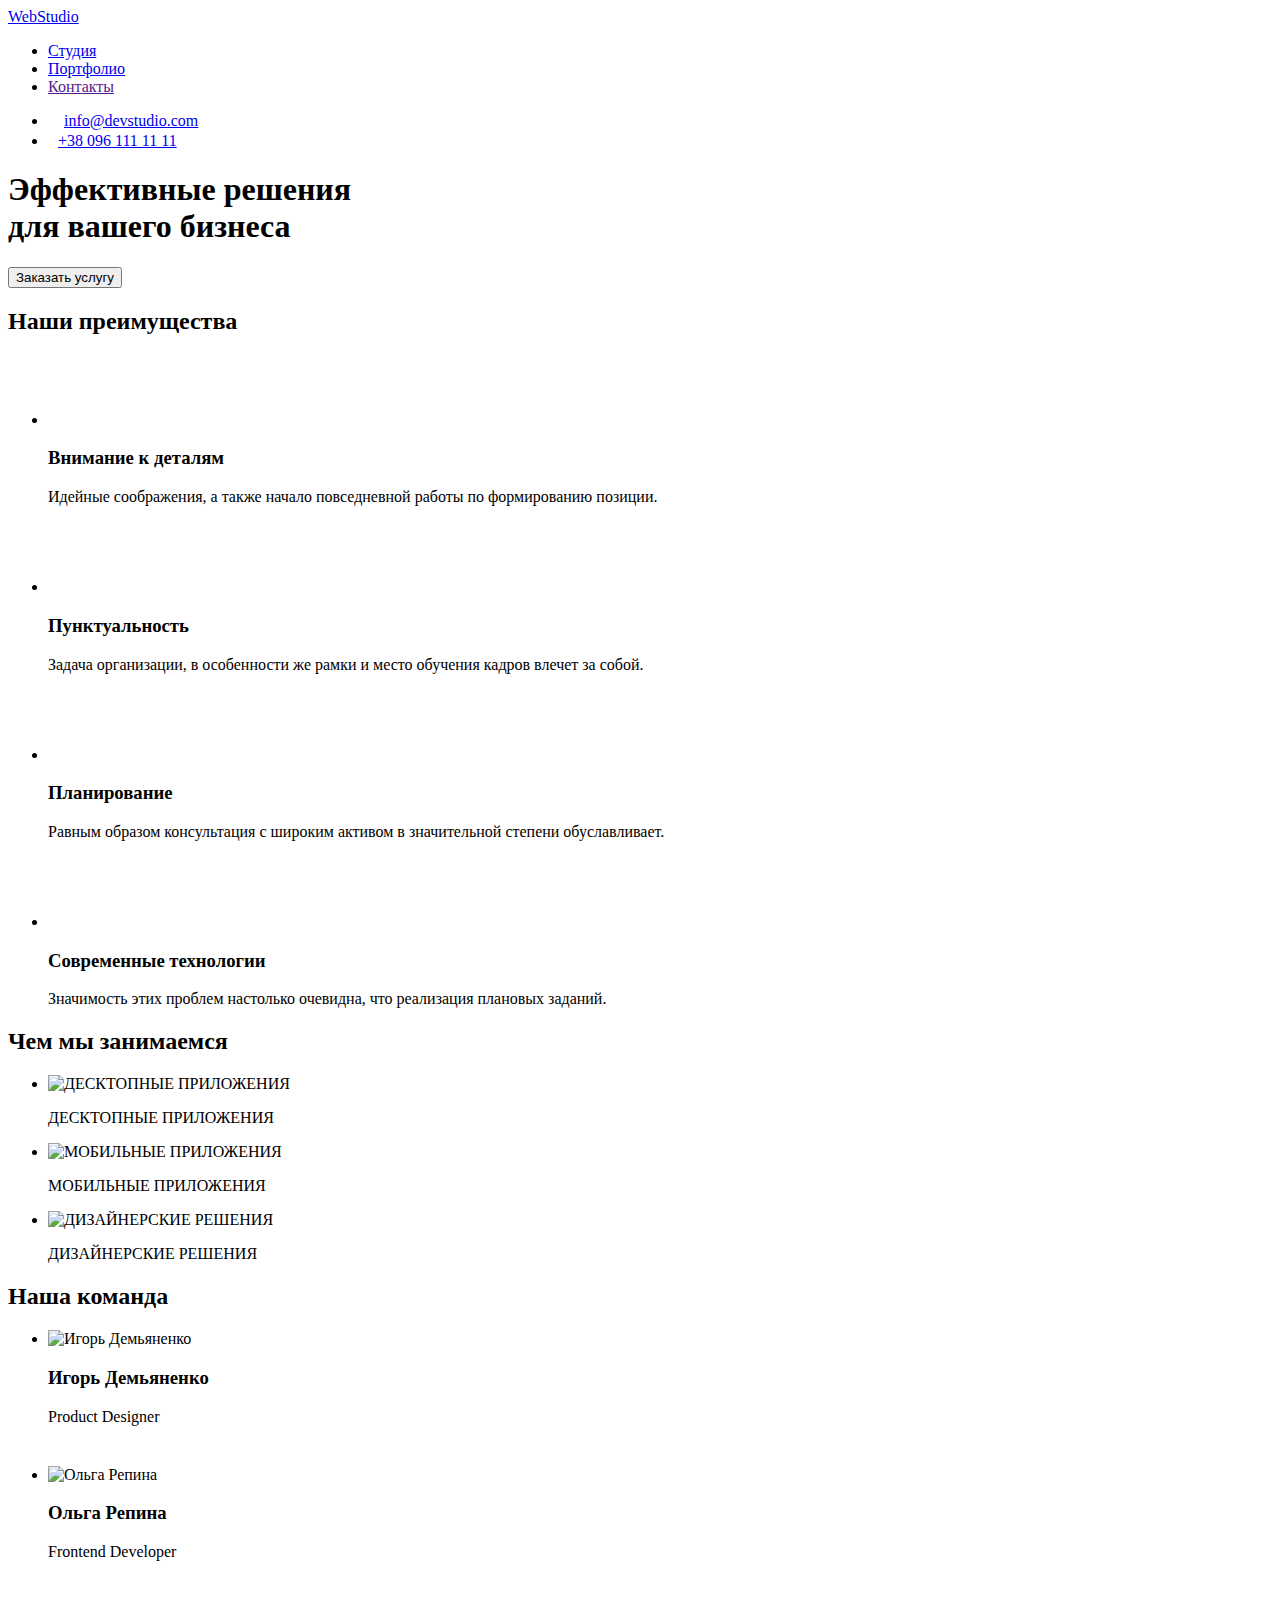
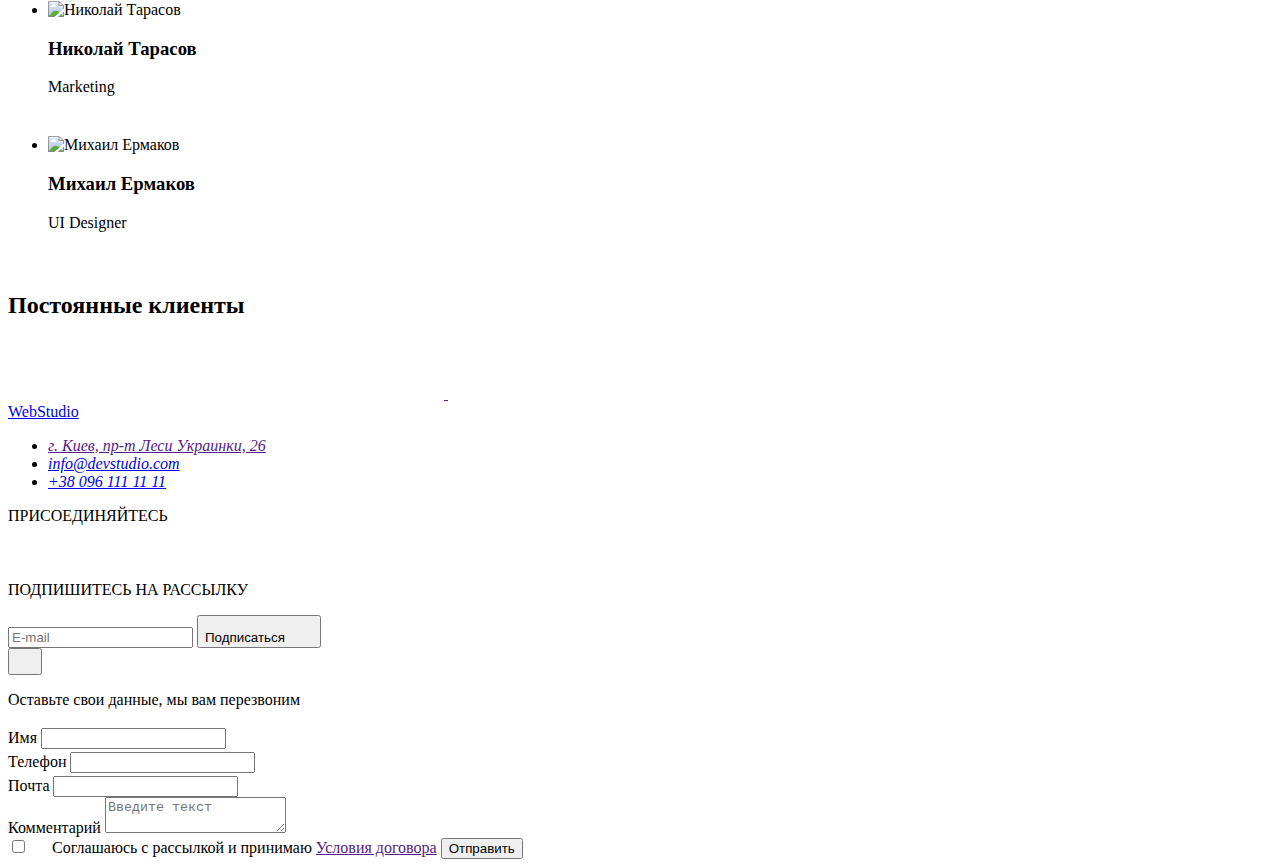
==== index.html @ 6490a1c9 "Add files via upload" ====
<!DOCTYPE html>
<html lang="ru">
    
<head>
    <meta charset="UTF-8">
    <meta http-equiv="X-UA-Compatible" content="IE=edge">
    <meta name="viewport" content="width=device-width, initial-scale=1.0">
    <title>WebStudio</title>
    <link rel="preconnect" href="https://fonts.googleapis.com">
    <link rel="preconnect" href="https://fonts.gstatic.com" crossorigin>
    <link
        href="https://fonts.googleapis.com/css2?family=Raleway:wght@700&family=Roboto:wght@400;500;700;900&display=swap"
        rel="stylesheet">
    <link rel="stylesheet" href="https://cdnjs.cloudflare.com/ajax/libs/modern-normalize/1.1.0/modern-normalize.min.css"
        integrity="sha512-wpPYUAdjBVSE4KJnH1VR1HeZfpl1ub8YT/NKx4PuQ5NmX2tKuGu6U/JRp5y+Y8XG2tV+wKQpNHVUX03MfMFn9Q=="
        crossorigin="anonymous" referrerpolicy="no-referrer" />
    <link rel="stylesheet" href="./css/style.css">
</head>

<body>
    <!--Шапка сайта-->
    <header class="page-header">
        <div class="container header-container">
            <nav class="main-nav">
                <a href="./index.html" class="logo link">Web<span class="studio-dark">Studio</span></a>
                <ul class="site-nav-list">
                    <li class="item"><a href="./index.html" class="link current">Студия</a></li>
                    <li class="item"><a href="./portfolio.html" class="link ">Портфолио</a></li>
                    <li class="item"><a href="" class="link">Контакты</a></li>
                </ul>
            </nav>
            <nav class="auth-nav">
                <ul class="auth-nav-list">
                    <li class="item"><a href="mailto:info@devstudio.com" class="link email"><svg class="auth-icon" width="16" height="12"><use href="./images/icon.svg#icon-envelope"></use></svg>info@devstudio.com</a>
                    </li>
                    <li class="item"><a href="tel:+380961111111" class="link phone"><svg class="auth-icon" width="10" height="16"><use href="./images/icon.svg#icon-smartphone"></use></svg>+38 096 111 11 11</a>
                    </li>
                </ul>
            </nav>
        </div>
    </header>


    <main>
        <!--Основное-->
        <section class="hero">
            <div class="container">
            <h1 class="hero-title">Эффективные решения <br> для вашего бизнеса</h1>
            <button type="button" class="hero-button" data-modal-open>Заказать услугу</button>
            </div>
        </section>

        <!--Преимущества-->
        <section class="section">            
            <div class="container">
                <h2 class="section-title visually-hidden">Наши преимущества</h2>
                <ul class="benefit-list">
                    <li class="item">
                        <div class="benefit-icon">
                        <svg class="icon-symbol" width="70" height="70">
                            <use href="./images/icon.svg#icon-antenna"></use>
                        </svg></div>
                        <h3 class="title">Внимание к деталям</h3>
                        <p class="description">Идейные соображения, а также начало повседневной работы по
                            формированию позиции.</p>
                    </li>
                    <li class="item">
                        <div class="benefit-icon">
                        <svg class="icon-symbol" width="70" height="70">
                            <use href="./images/icon.svg#icon-clock"></use>
                        </svg></div>
                        <h3 class="title">Пунктуальность</h3>
                        <p class="description">Задача организации, в особенности же рамки и место обучения кадров
                            влечет за собой.</p>
                    </li>
                    <li class="item">
                        <div class="benefit-icon">
                        <svg class="icon-symbol" width="70" height="70">
                            <use href="./images/icon.svg#icon-diagram"></use>
                        </svg></div>
                        <h3 class="title">Планирование</h3>
                        <p class="description">Равным образом консультация с широким активом в значительной степени
                            обуславливает.</p>
                    </li>
                    <li class="item">
                        <div class="benefit-icon">
                        <svg class="icon-symbol" width="70" height="70">
                            <use href="./images/icon.svg#icon-astronaut"></use>
                        </svg></div>
                        <h3 class="title">Современные технологии</h3>
                        <p class="description">Значимость этих проблем настолько очевидна, что реализация плановых
                            заданий.</p>
                    </li>
                </ul>
            </div>
        </section>

        <!--Виды работ-->
        <section class="section work-section">
            <div class="container">
                <h2 class="section-title">Чем мы занимаемся</h2>
                <ul class="work-list">
                    <li class="item"><div class="work-box"><img src="./images/whatdo1.jpg" alt="ДЕСКТОПНЫЕ ПРИЛОЖЕНИЯ" width="370"><div class="work-overlay"><p class="work-overlay-text">ДЕСКТОПНЫЕ ПРИЛОЖЕНИЯ</p></div></div></li>
                    <li class="item"><div class="work-box"><img src="./images/whatdo2.jpg" alt="МОБИЛЬНЫЕ ПРИЛОЖЕНИЯ" width="370"><div class="work-overlay"><p class="work-overlay-text">МОБИЛЬНЫЕ ПРИЛОЖЕНИЯ</p></div></div></li>
                    <li class="item"><div class="work-box"><img src="./images/whatdo3.jpg" alt="ДИЗАЙНЕРСКИЕ РЕШЕНИЯ" width="370"><div class="work-overlay"><p class="work-overlay-text">ДИЗАЙНЕРСКИЕ РЕШЕНИЯ</p></div></div></li>
                </ul>
            </div>
        </section>

        <!--Наша команда-->
        <section class="section-team">
            <div class="container">
                <h2 class="section-title">Наша команда</h2>
                <ul class="team-list">
                    <li class="item">
                        <img src="./images/team1.jpg" alt="Игорь Демьяненко" width="270">
                        <div class="team-text-wrapper">
                            <h3 class="team-title">Игорь Демьяненко</h3>
                            <p lang="en" class="team-position">Product Designer</p>
                            <div class="social-box">
                                <a href="" class="social-link"><svg class="social-icon" width="20" height="20">
                                    <use href="./images/icon.svg#icon-instagram"></use>
                                </svg></a>
                                <a href="" class="social-link"><svg class="social-icon" width="20" height="20">
                                    <use href="./images/icon.svg#icon-twitter"></use>
                                </svg></a>
                                <a href="" class="social-link"><svg class="social-icon" width="20" height="20">
                                    <use href="./images/icon.svg#icon-facebook"></use>
                                </svg></a>
                                <a href="" class="social-link"><svg class="social-icon" width="20" height="20">
                                    <use href="./images/icon.svg#icon-linkedin"></use>
                                </svg></a>
                            </div>
                        </div>
                    </li>
                    <li class="item">
                        <img src="./images/team2.jpg" alt="Ольга Репина" width="270">
                        <div class="team-text-wrapper">
                            <h3 class="team-title">Ольга Репина</h3>
                            <p lang="en" class="team-position">Frontend Developer</p>
                            <div class="social-box">
                                <a href="" class="social-link"><svg class="social-icon" width="20" height="20">
                                        <use href="./images/icon.svg#icon-instagram"></use>
                                    </svg></a>
                                <a href="" class="social-link"><svg class="social-icon" width="20" height="20">
                                        <use href="./images/icon.svg#icon-twitter"></use>
                                    </svg></a>
                                <a href="" class="social-link"><svg class="social-icon" width="20" height="20">
                                        <use href="./images/icon.svg#icon-facebook"></use>
                                    </svg></a>
                                <a href="" class="social-link"><svg class="social-icon" width="20" height="20">
                                        <use href="./images/icon.svg#icon-linkedin"></use>
                                    </svg></a>
                            </div>
                        </div>
                    </li>
                    <li class="item">
                        <img src="./images/team3.jpg" alt="Николай Тарасов" width="270">
                        <div class="team-text-wrapper">
                            <h3 class="team-title">Николай Тарасов</h3>
                            <p lang="en" class="team-position">Marketing</p>
                            <div class="social-box">
                                <a href="" class="social-link"><svg class="social-icon" width="20" height="20">
                                        <use href="./images/icon.svg#icon-instagram"></use>
                                    </svg></a>
                                <a href="" class="social-link"><svg class="social-icon" width="20" height="20">
                                        <use href="./images/icon.svg#icon-twitter"></use>
                                    </svg></a>
                                <a href="" class="social-link"><svg class="social-icon" width="20" height="20">
                                        <use href="./images/icon.svg#icon-facebook"></use>
                                    </svg></a>
                                <a href="" class="social-link"><svg class="social-icon" width="20" height="20">
                                        <use href="./images/icon.svg#icon-linkedin"></use>
                                    </svg></a>
                            </div>
                        </div>
                    </li>
                    <li class="item">
                        <img src="./images/team4.jpg" alt="Михаил Ермаков" width="270">
                        <div class="team-text-wrapper">
                            <h3 class="team-title">Михаил Ермаков</h3>
                            <p lang="en" class="team-position">UI Designer</p>
                            <div class="social-box">
                                <a href="" class="social-link"><svg class="social-icon" width="20" height="20">
                                        <use href="./images/icon.svg#icon-instagram"></use>
                                    </svg></a>
                                <a href="" class="social-link"><svg class="social-icon" width="20" height="20">
                                        <use href="./images/icon.svg#icon-twitter"></use>
                                    </svg></a>
                                <a href="" class="social-link"><svg class="social-icon" width="20" height="20">
                                        <use href="./images/icon.svg#icon-facebook"></use>
                                    </svg></a>
                                <a href="" class="social-link"><svg class="social-icon" width="20" height="20">
                                        <use href="./images/icon.svg#icon-linkedin"></use>
                                    </svg></a>
                            </div>
                        </div>
                    </li>
                </ul>
            </div>
        </section>
    </main>

    <!-- Постоянные клиенты -->
    <section class="section-clients">        
        <div class="container">
            <h2 class="section-title">Постоянные клиенты</h2>
            <div class="clients-wrapper">
            <a href="" class="clients-link"><svg class="icon-client" width="106" height="60">
                        <use href="./images/icon.svg#icon-client1"></use></svg></a>
                <a href="" class="clients-link"><svg class="icon-client" width="106" height="60">
                        <use href="./images/icon.svg#icon-client2"></use></svg></a>
                <a href="" class="clients-link"><svg class="icon-client" width="106" height="60">
                        <use href="./images/icon.svg#icon-client3"></use></svg></a>
                <a href="" class="clients-link"><svg class="icon-client" width="106" height="60"><use href="./images/icon.svg#icon-client4"></use></svg> </a>        
                <a href="" class="clients-link"><svg class="icon-client" width="106" height="60">
                        <use href="./images/icon.svg#icon-client5"></use></svg></a>
                <a href="" class="clients-link"><svg class="icon-client" width="106" height="60">
                        <use href="./images/icon.svg#icon-client6"></use></svg></a>
            </div>
        </div>
    </section>

    <!--Футер-->
    <footer class="footer">
        <div class="container footer-container">
            <div class="address-part">
            <a href="./index.html" class="logo link">Web<span class="studio-light">Studio</span></a>
            <address class="address">
                <ul class="footer-list">
                    <li class="item"><a href="" class="address-link">г. Киев, пр-т Леси Украинки, 26</a></li>
                    <li class="item"><a href="mailto:info@devstudio.com" class="link">info@devstudio.com</a></li>
                    <li class="item"><a href="tel:+380961111111" class="link">+38 096 111 11 11</a></li>
                </ul>
            </address>
            </div>
        
            <div class="social-part">
            <p class="social-name">ПРИСОЕДИНЯЙТЕСЬ</p>
            <div class="footer-social-box">
                <a href="" class="footer-social-link"><svg class="social-icon" width="20" height="20">
                        <use href="./images/icon.svg#icon-instagram"></use>
                    </svg></a>
                <a href="" class="footer-social-link"><svg class="social-icon" width="20" height="20">
                        <use href="./images/icon.svg#icon-twitter"></use>
                    </svg></a>
                <a href="" class="footer-social-link"><svg class="social-icon" width="20" height="20">
                        <use href="./images/icon.svg#icon-facebook"></use>
                    </svg></a>
                <a href="" class="footer-social-link"><svg class="social-icon" width="20" height="20">
                        <use href="./images/icon.svg#icon-linkedin"></use>
                    </svg></a>
            </div>
            </div>
        
            <div class="email-part">
            <p class="email-name">ПОДПИШИТЕСЬ НА РАССЫЛКУ</p>
            <div class="footer-email-box">
                <form class="footer-form">
                    <label for="email" class="footer-label"></label>                      
                    <input type="email" name="email" placeholder="E-mail" id="email" class="email-field"/>                     
                    <button type="submit" class="footer-button">
                    Подписаться
                    <svg class="icon-send" width="24" height="24">
                        <use href="./images/icon.svg#icon-send"></use>
                    </svg>
                    </button>
                </form>
            </div>
            </div>            
        </div>
    </footer>

<!-- Модальное окно -->
    <div class="backdrop is-hidden" data-modal>
        <div class="modal">
            <button type="button" class="icon-close-button" data-modal-close><svg class="icon-close" width="18" height="18"><use href="./images/icon.svg#icon-close-black"></use></svg></button>
            <div>
            <form class="form-modal">
                <p class="modal-form-title">Оставьте свои данные, мы вам перезвоним</p>
                <div class="form-field">
                <label for="user-name" class="modal-label">Имя</label>
                <input type="text" name="name" id="user-name" class="modal-input"/>
                <svg class="icon-name" width="18" height="18"><use href="./images/icon.svg#icon-name"></use></svg>                
                </div>

                <div class="form-field">
                <label for="user-tel" class="modal-label">Телефон</label>
                <input type="tel" name="tel" id="user-tel" class="modal-input"/>                
                <svg class="icon-phone" width="18" height="18"><use href="./images/icon.svg#icon-phone"></use></svg>                
                </div>
                
                <div class="form-field">
                <label for="user-email" class="modal-label">Почта</label>
                <input type="email" name="email" id="user-email" class="modal-input"/>                
                <svg class="icon-email" width="18" height="18"><use href="./images/icon.svg#icon-email"></use></svg>                
                </div>
                
                <div class="form-field-comment">
                <label for="comment" class="modal-label">Комментарий</label>                                 
                    <textarea class="modal-comment" name="comment" id="comment" placeholder="Введите текст"></textarea>     
                </div>

                <div class="form-field-policy">
                <label class="policy">                
                <input class="checkbox visually-hidden" type="checkbox" name="policy"/>
                <svg class="icon-check" width="16" height="15">
                <use href="./images/icon.svg#icon-check"></use>
                </svg>
                <span class="policy-text">Соглашаюсь с рассылкой и принимаю</span>
                <a href="" class="policy-link">Условия договора</a>
                </label>
                <button type="submit" class="submit-button">Отправить</button>
                </div>
                </form>
                </div>          
            </div>
        </div>
    <script src="./js/modal.js"></script>

</body>

</html>
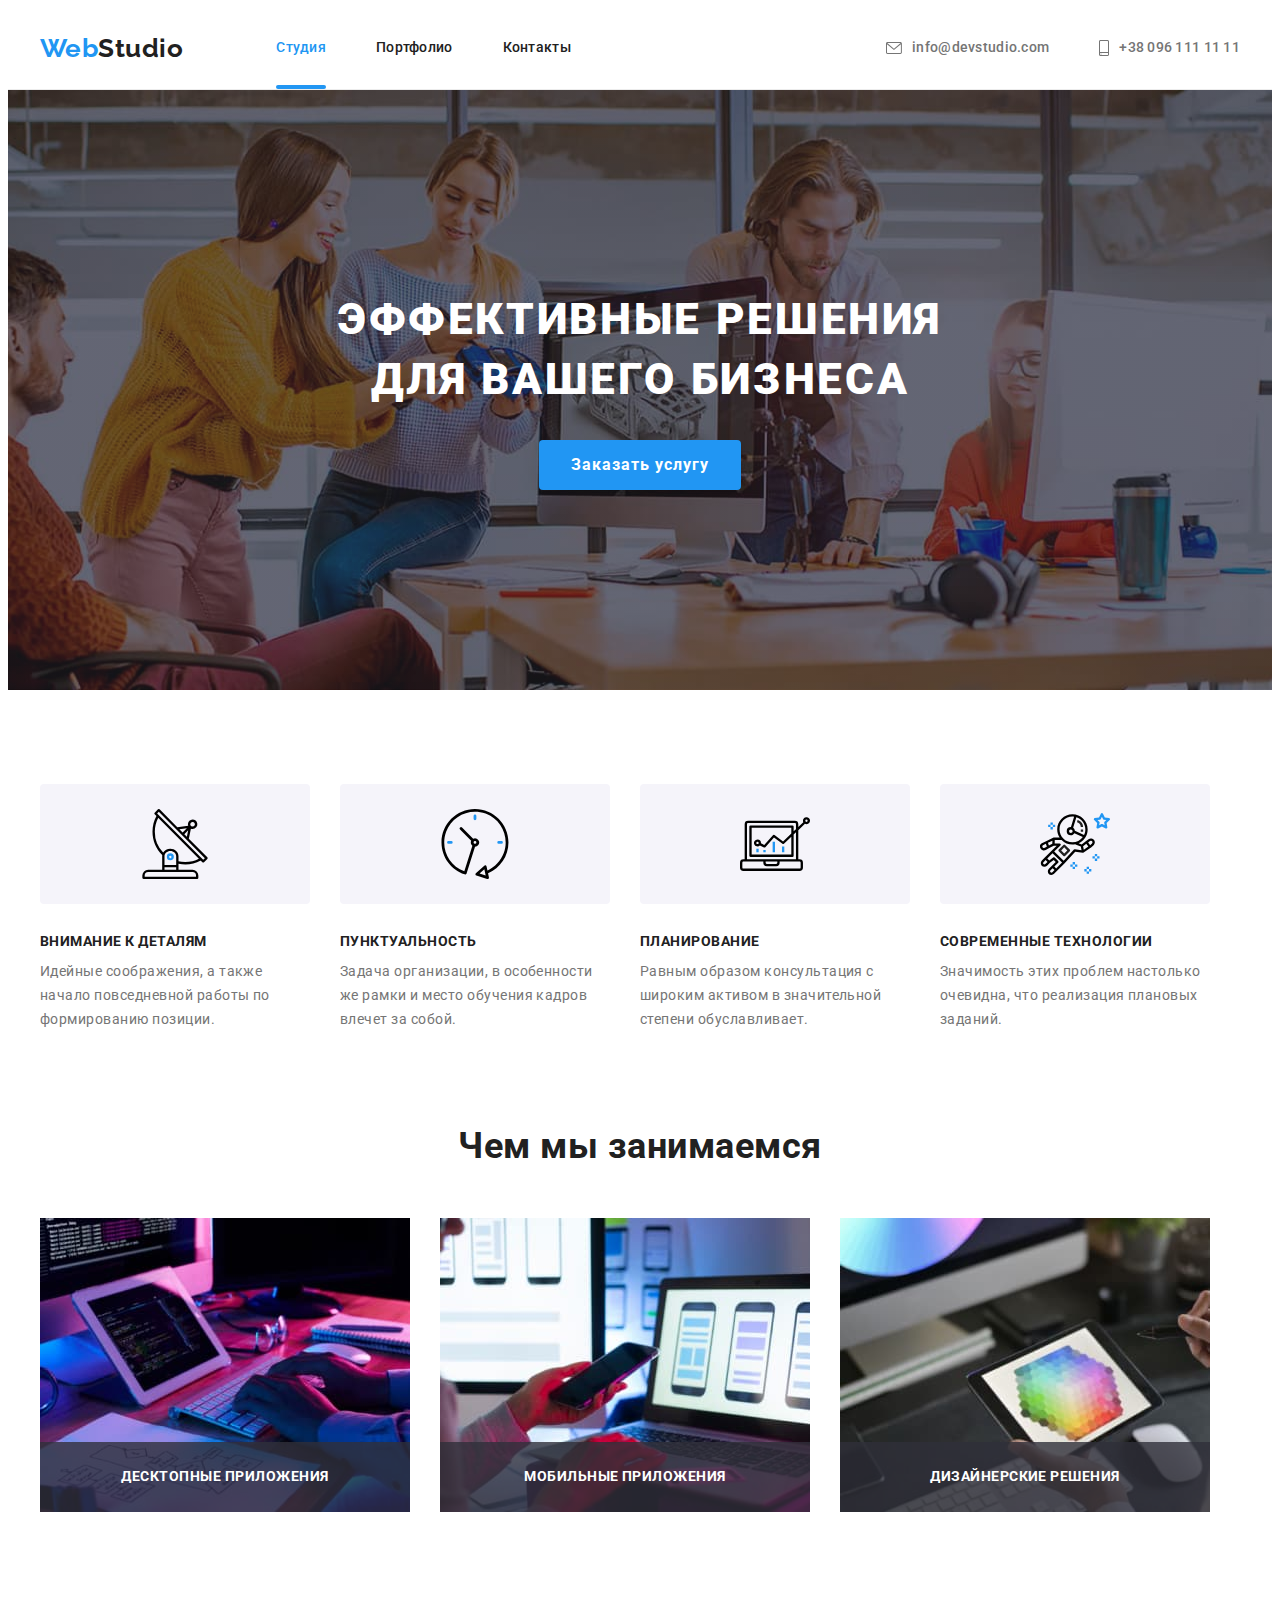
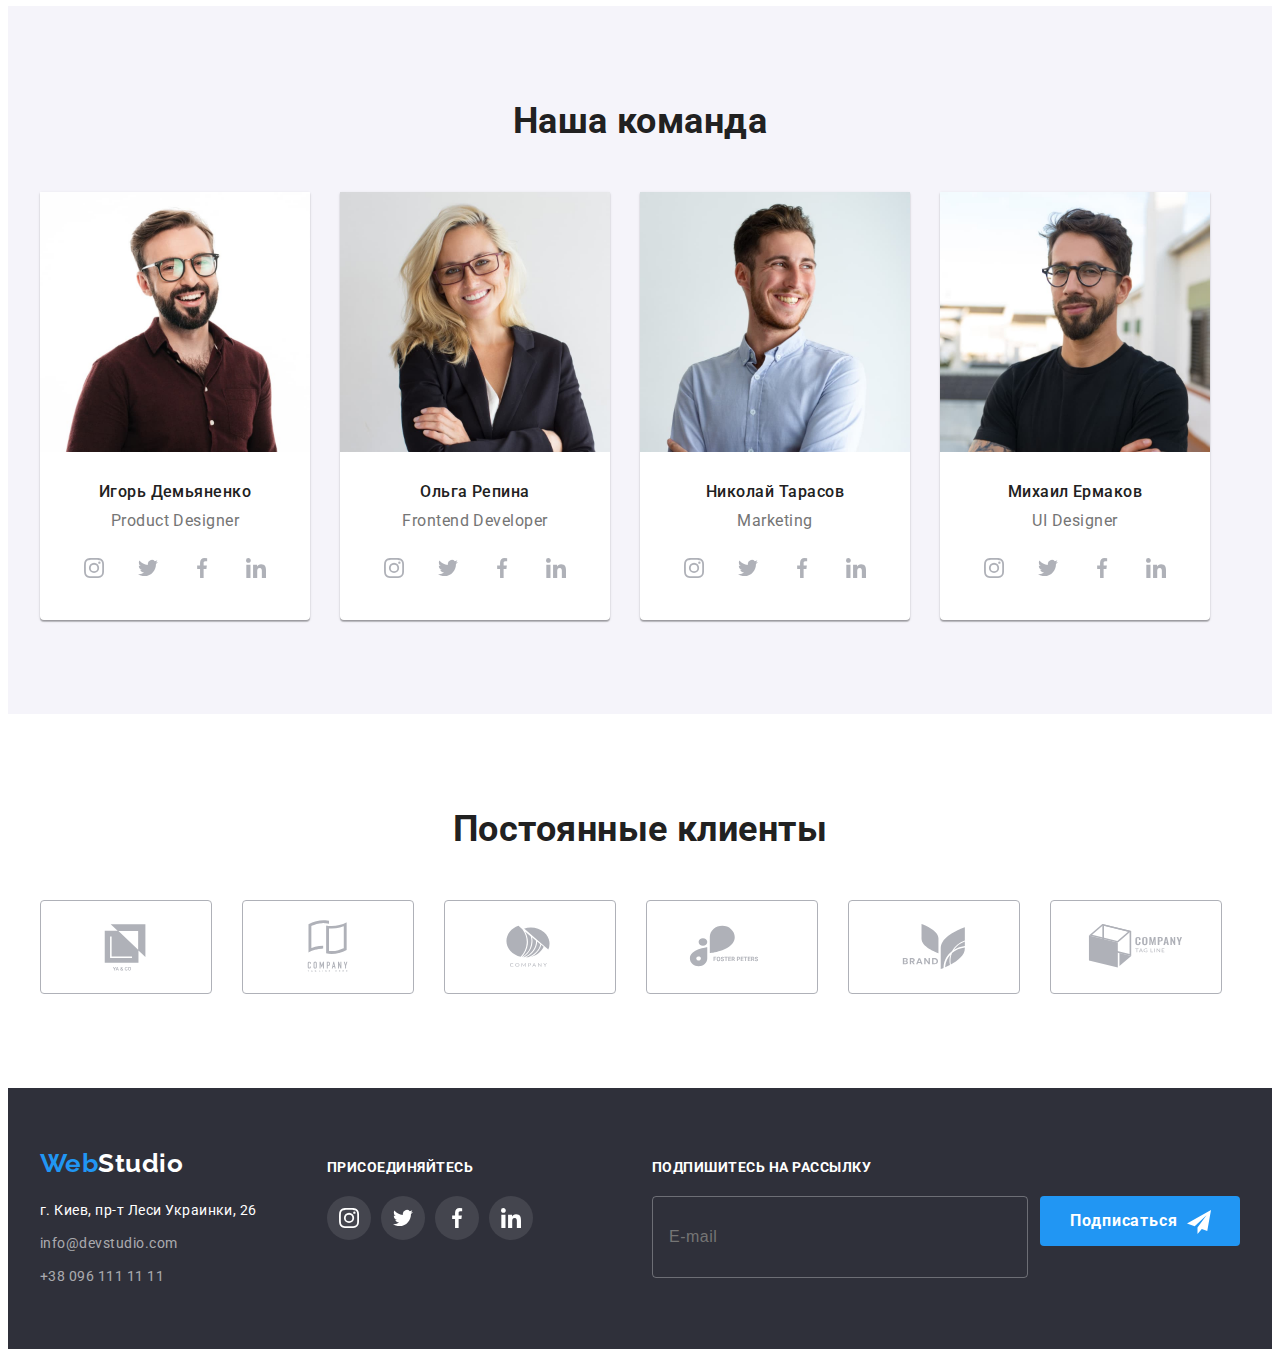
==== commit 01ae44b0: "Добавляет разметку и оформление форм для страниц макета" ====
--- a/index.html
+++ b/index.html
@@ -1,323 +1,323 @@
-<!DOCTYPE html>
-<html lang="ru">
-    
-<head>
-    <meta charset="UTF-8">
-    <meta http-equiv="X-UA-Compatible" content="IE=edge">
-    <meta name="viewport" content="width=device-width, initial-scale=1.0">
-    <title>WebStudio</title>
-    <link rel="preconnect" href="https://fonts.googleapis.com">
-    <link rel="preconnect" href="https://fonts.gstatic.com" crossorigin>
-    <link
-        href="https://fonts.googleapis.com/css2?family=Raleway:wght@700&family=Roboto:wght@400;500;700;900&display=swap"
-        rel="stylesheet">
-    <link rel="stylesheet" href="https://cdnjs.cloudflare.com/ajax/libs/modern-normalize/1.1.0/modern-normalize.min.css"
-        integrity="sha512-wpPYUAdjBVSE4KJnH1VR1HeZfpl1ub8YT/NKx4PuQ5NmX2tKuGu6U/JRp5y+Y8XG2tV+wKQpNHVUX03MfMFn9Q=="
-        crossorigin="anonymous" referrerpolicy="no-referrer" />
-    <link rel="stylesheet" href="./css/style.css">
-</head>
-
-<body>
-    <!--Шапка сайта-->
-    <header class="page-header">
-        <div class="container header-container">
-            <nav class="main-nav">
-                <a href="./index.html" class="logo link">Web<span class="studio-dark">Studio</span></a>
-                <ul class="site-nav-list">
-                    <li class="item"><a href="./index.html" class="link current">Студия</a></li>
-                    <li class="item"><a href="./portfolio.html" class="link ">Портфолио</a></li>
-                    <li class="item"><a href="" class="link">Контакты</a></li>
-                </ul>
-            </nav>
-            <nav class="auth-nav">
-                <ul class="auth-nav-list">
-                    <li class="item"><a href="mailto:info@devstudio.com" class="link email"><svg class="auth-icon" width="16" height="12"><use href="./images/icon.svg#icon-envelope"></use></svg>info@devstudio.com</a>
-                    </li>
-                    <li class="item"><a href="tel:+380961111111" class="link phone"><svg class="auth-icon" width="10" height="16"><use href="./images/icon.svg#icon-smartphone"></use></svg>+38 096 111 11 11</a>
-                    </li>
-                </ul>
-            </nav>
-        </div>
-    </header>
-
-
-    <main>
-        <!--Основное-->
-        <section class="hero">
-            <div class="container">
-            <h1 class="hero-title">Эффективные решения <br> для вашего бизнеса</h1>
-            <button type="button" class="hero-button" data-modal-open>Заказать услугу</button>
-            </div>
-        </section>
-
-        <!--Преимущества-->
-        <section class="section">            
-            <div class="container">
-                <h2 class="section-title visually-hidden">Наши преимущества</h2>
-                <ul class="benefit-list">
-                    <li class="item">
-                        <div class="benefit-icon">
-                        <svg class="icon-symbol" width="70" height="70">
-                            <use href="./images/icon.svg#icon-antenna"></use>
-                        </svg></div>
-                        <h3 class="title">Внимание к деталям</h3>
-                        <p class="description">Идейные соображения, а также начало повседневной работы по
-                            формированию позиции.</p>
-                    </li>
-                    <li class="item">
-                        <div class="benefit-icon">
-                        <svg class="icon-symbol" width="70" height="70">
-                            <use href="./images/icon.svg#icon-clock"></use>
-                        </svg></div>
-                        <h3 class="title">Пунктуальность</h3>
-                        <p class="description">Задача организации, в особенности же рамки и место обучения кадров
-                            влечет за собой.</p>
-                    </li>
-                    <li class="item">
-                        <div class="benefit-icon">
-                        <svg class="icon-symbol" width="70" height="70">
-                            <use href="./images/icon.svg#icon-diagram"></use>
-                        </svg></div>
-                        <h3 class="title">Планирование</h3>
-                        <p class="description">Равным образом консультация с широким активом в значительной степени
-                            обуславливает.</p>
-                    </li>
-                    <li class="item">
-                        <div class="benefit-icon">
-                        <svg class="icon-symbol" width="70" height="70">
-                            <use href="./images/icon.svg#icon-astronaut"></use>
-                        </svg></div>
-                        <h3 class="title">Современные технологии</h3>
-                        <p class="description">Значимость этих проблем настолько очевидна, что реализация плановых
-                            заданий.</p>
-                    </li>
-                </ul>
-            </div>
-        </section>
-
-        <!--Виды работ-->
-        <section class="section work-section">
-            <div class="container">
-                <h2 class="section-title">Чем мы занимаемся</h2>
-                <ul class="work-list">
-                    <li class="item"><div class="work-box"><img src="./images/whatdo1.jpg" alt="ДЕСКТОПНЫЕ ПРИЛОЖЕНИЯ" width="370"><div class="work-overlay"><p class="work-overlay-text">ДЕСКТОПНЫЕ ПРИЛОЖЕНИЯ</p></div></div></li>
-                    <li class="item"><div class="work-box"><img src="./images/whatdo2.jpg" alt="МОБИЛЬНЫЕ ПРИЛОЖЕНИЯ" width="370"><div class="work-overlay"><p class="work-overlay-text">МОБИЛЬНЫЕ ПРИЛОЖЕНИЯ</p></div></div></li>
-                    <li class="item"><div class="work-box"><img src="./images/whatdo3.jpg" alt="ДИЗАЙНЕРСКИЕ РЕШЕНИЯ" width="370"><div class="work-overlay"><p class="work-overlay-text">ДИЗАЙНЕРСКИЕ РЕШЕНИЯ</p></div></div></li>
-                </ul>
-            </div>
-        </section>
-
-        <!--Наша команда-->
-        <section class="section-team">
-            <div class="container">
-                <h2 class="section-title">Наша команда</h2>
-                <ul class="team-list">
-                    <li class="item">
-                        <img src="./images/team1.jpg" alt="Игорь Демьяненко" width="270">
-                        <div class="team-text-wrapper">
-                            <h3 class="team-title">Игорь Демьяненко</h3>
-                            <p lang="en" class="team-position">Product Designer</p>
-                            <div class="social-box">
-                                <a href="" class="social-link"><svg class="social-icon" width="20" height="20">
-                                    <use href="./images/icon.svg#icon-instagram"></use>
-                                </svg></a>
-                                <a href="" class="social-link"><svg class="social-icon" width="20" height="20">
-                                    <use href="./images/icon.svg#icon-twitter"></use>
-                                </svg></a>
-                                <a href="" class="social-link"><svg class="social-icon" width="20" height="20">
-                                    <use href="./images/icon.svg#icon-facebook"></use>
-                                </svg></a>
-                                <a href="" class="social-link"><svg class="social-icon" width="20" height="20">
-                                    <use href="./images/icon.svg#icon-linkedin"></use>
-                                </svg></a>
-                            </div>
-                        </div>
-                    </li>
-                    <li class="item">
-                        <img src="./images/team2.jpg" alt="Ольга Репина" width="270">
-                        <div class="team-text-wrapper">
-                            <h3 class="team-title">Ольга Репина</h3>
-                            <p lang="en" class="team-position">Frontend Developer</p>
-                            <div class="social-box">
-                                <a href="" class="social-link"><svg class="social-icon" width="20" height="20">
-                                        <use href="./images/icon.svg#icon-instagram"></use>
-                                    </svg></a>
-                                <a href="" class="social-link"><svg class="social-icon" width="20" height="20">
-                                        <use href="./images/icon.svg#icon-twitter"></use>
-                                    </svg></a>
-                                <a href="" class="social-link"><svg class="social-icon" width="20" height="20">
-                                        <use href="./images/icon.svg#icon-facebook"></use>
-                                    </svg></a>
-                                <a href="" class="social-link"><svg class="social-icon" width="20" height="20">
-                                        <use href="./images/icon.svg#icon-linkedin"></use>
-                                    </svg></a>
-                            </div>
-                        </div>
-                    </li>
-                    <li class="item">
-                        <img src="./images/team3.jpg" alt="Николай Тарасов" width="270">
-                        <div class="team-text-wrapper">
-                            <h3 class="team-title">Николай Тарасов</h3>
-                            <p lang="en" class="team-position">Marketing</p>
-                            <div class="social-box">
-                                <a href="" class="social-link"><svg class="social-icon" width="20" height="20">
-                                        <use href="./images/icon.svg#icon-instagram"></use>
-                                    </svg></a>
-                                <a href="" class="social-link"><svg class="social-icon" width="20" height="20">
-                                        <use href="./images/icon.svg#icon-twitter"></use>
-                                    </svg></a>
-                                <a href="" class="social-link"><svg class="social-icon" width="20" height="20">
-                                        <use href="./images/icon.svg#icon-facebook"></use>
-                                    </svg></a>
-                                <a href="" class="social-link"><svg class="social-icon" width="20" height="20">
-                                        <use href="./images/icon.svg#icon-linkedin"></use>
-                                    </svg></a>
-                            </div>
-                        </div>
-                    </li>
-                    <li class="item">
-                        <img src="./images/team4.jpg" alt="Михаил Ермаков" width="270">
-                        <div class="team-text-wrapper">
-                            <h3 class="team-title">Михаил Ермаков</h3>
-                            <p lang="en" class="team-position">UI Designer</p>
-                            <div class="social-box">
-                                <a href="" class="social-link"><svg class="social-icon" width="20" height="20">
-                                        <use href="./images/icon.svg#icon-instagram"></use>
-                                    </svg></a>
-                                <a href="" class="social-link"><svg class="social-icon" width="20" height="20">
-                                        <use href="./images/icon.svg#icon-twitter"></use>
-                                    </svg></a>
-                                <a href="" class="social-link"><svg class="social-icon" width="20" height="20">
-                                        <use href="./images/icon.svg#icon-facebook"></use>
-                                    </svg></a>
-                                <a href="" class="social-link"><svg class="social-icon" width="20" height="20">
-                                        <use href="./images/icon.svg#icon-linkedin"></use>
-                                    </svg></a>
-                            </div>
-                        </div>
-                    </li>
-                </ul>
-            </div>
-        </section>
-    </main>
-
-    <!-- Постоянные клиенты -->
-    <section class="section-clients">        
-        <div class="container">
-            <h2 class="section-title">Постоянные клиенты</h2>
-            <div class="clients-wrapper">
-            <a href="" class="clients-link"><svg class="icon-client" width="106" height="60">
-                        <use href="./images/icon.svg#icon-client1"></use></svg></a>
-                <a href="" class="clients-link"><svg class="icon-client" width="106" height="60">
-                        <use href="./images/icon.svg#icon-client2"></use></svg></a>
-                <a href="" class="clients-link"><svg class="icon-client" width="106" height="60">
-                        <use href="./images/icon.svg#icon-client3"></use></svg></a>
-                <a href="" class="clients-link"><svg class="icon-client" width="106" height="60"><use href="./images/icon.svg#icon-client4"></use></svg> </a>        
-                <a href="" class="clients-link"><svg class="icon-client" width="106" height="60">
-                        <use href="./images/icon.svg#icon-client5"></use></svg></a>
-                <a href="" class="clients-link"><svg class="icon-client" width="106" height="60">
-                        <use href="./images/icon.svg#icon-client6"></use></svg></a>
-            </div>
-        </div>
-    </section>
-
-    <!--Футер-->
-    <footer class="footer">
-        <div class="container footer-container">
-            <div class="address-part">
-            <a href="./index.html" class="logo link">Web<span class="studio-light">Studio</span></a>
-            <address class="address">
-                <ul class="footer-list">
-                    <li class="item"><a href="" class="address-link">г. Киев, пр-т Леси Украинки, 26</a></li>
-                    <li class="item"><a href="mailto:info@devstudio.com" class="link">info@devstudio.com</a></li>
-                    <li class="item"><a href="tel:+380961111111" class="link">+38 096 111 11 11</a></li>
-                </ul>
-            </address>
-            </div>
-        
-            <div class="social-part">
-            <p class="social-name">ПРИСОЕДИНЯЙТЕСЬ</p>
-            <div class="footer-social-box">
-                <a href="" class="footer-social-link"><svg class="social-icon" width="20" height="20">
-                        <use href="./images/icon.svg#icon-instagram"></use>
-                    </svg></a>
-                <a href="" class="footer-social-link"><svg class="social-icon" width="20" height="20">
-                        <use href="./images/icon.svg#icon-twitter"></use>
-                    </svg></a>
-                <a href="" class="footer-social-link"><svg class="social-icon" width="20" height="20">
-                        <use href="./images/icon.svg#icon-facebook"></use>
-                    </svg></a>
-                <a href="" class="footer-social-link"><svg class="social-icon" width="20" height="20">
-                        <use href="./images/icon.svg#icon-linkedin"></use>
-                    </svg></a>
-            </div>
-            </div>
-        
-            <div class="email-part">
-            <p class="email-name">ПОДПИШИТЕСЬ НА РАССЫЛКУ</p>
-            <div class="footer-email-box">
-                <form class="footer-form">
-                    <label for="email" class="footer-label"></label>                      
-                    <input type="email" name="email" placeholder="E-mail" id="email" class="email-field"/>                     
-                    <button type="submit" class="footer-button">
-                    Подписаться
-                    <svg class="icon-send" width="24" height="24">
-                        <use href="./images/icon.svg#icon-send"></use>
-                    </svg>
-                    </button>
-                </form>
-            </div>
-            </div>            
-        </div>
-    </footer>
-
-<!-- Модальное окно -->
-    <div class="backdrop is-hidden" data-modal>
-        <div class="modal">
-            <button type="button" class="icon-close-button" data-modal-close><svg class="icon-close" width="18" height="18"><use href="./images/icon.svg#icon-close-black"></use></svg></button>
-            <div>
-            <form class="form-modal">
-                <p class="modal-form-title">Оставьте свои данные, мы вам перезвоним</p>
-                <div class="form-field">
-                <label for="user-name" class="modal-label">Имя</label>
-                <input type="text" name="name" id="user-name" class="modal-input"/>
-                <svg class="icon-name" width="18" height="18"><use href="./images/icon.svg#icon-name"></use></svg>                
-                </div>
-
-                <div class="form-field">
-                <label for="user-tel" class="modal-label">Телефон</label>
-                <input type="tel" name="tel" id="user-tel" class="modal-input"/>                
-                <svg class="icon-phone" width="18" height="18"><use href="./images/icon.svg#icon-phone"></use></svg>                
-                </div>
-                
-                <div class="form-field">
-                <label for="user-email" class="modal-label">Почта</label>
-                <input type="email" name="email" id="user-email" class="modal-input"/>                
-                <svg class="icon-email" width="18" height="18"><use href="./images/icon.svg#icon-email"></use></svg>                
-                </div>
-                
-                <div class="form-field-comment">
-                <label for="comment" class="modal-label">Комментарий</label>                                 
-                    <textarea class="modal-comment" name="comment" id="comment" placeholder="Введите текст"></textarea>     
-                </div>
-
-                <div class="form-field-policy">
-                <label class="policy">                
-                <input class="checkbox visually-hidden" type="checkbox" name="policy"/>
-                <svg class="icon-check" width="16" height="15">
-                <use href="./images/icon.svg#icon-check"></use>
-                </svg>
-                <span class="policy-text">Соглашаюсь с рассылкой и принимаю</span>
-                <a href="" class="policy-link">Условия договора</a>
-                </label>
-                <button type="submit" class="submit-button">Отправить</button>
-                </div>
-                </form>
-                </div>          
-            </div>
-        </div>
-    <script src="./js/modal.js"></script>
-
-</body>
-
+<!DOCTYPE html>
+<html lang="ru">
+    
+<head>
+    <meta charset="UTF-8">
+    <meta http-equiv="X-UA-Compatible" content="IE=edge">
+    <meta name="viewport" content="width=device-width, initial-scale=1.0">
+    <title>WebStudio</title>
+    <link rel="preconnect" href="https://fonts.googleapis.com">
+    <link rel="preconnect" href="https://fonts.gstatic.com" crossorigin>
+    <link
+        href="https://fonts.googleapis.com/css2?family=Raleway:wght@700&family=Roboto:wght@400;500;700;900&display=swap"
+        rel="stylesheet">
+    <link rel="stylesheet" href="https://cdnjs.cloudflare.com/ajax/libs/modern-normalize/1.1.0/modern-normalize.min.css"
+        integrity="sha512-wpPYUAdjBVSE4KJnH1VR1HeZfpl1ub8YT/NKx4PuQ5NmX2tKuGu6U/JRp5y+Y8XG2tV+wKQpNHVUX03MfMFn9Q=="
+        crossorigin="anonymous" referrerpolicy="no-referrer" />
+    <link rel="stylesheet" href="./css/style.css">
+</head>
+
+<body>
+    <!--Шапка сайта-->
+    <header class="page-header">
+        <div class="container header-container">
+            <nav class="main-nav">
+                <a href="./index.html" class="logo link">Web<span class="studio-dark">Studio</span></a>
+                <ul class="site-nav-list">
+                    <li class="item"><a href="./index.html" class="link current">Студия</a></li>
+                    <li class="item"><a href="./portfolio.html" class="link ">Портфолио</a></li>
+                    <li class="item"><a href="" class="link">Контакты</a></li>
+                </ul>
+            </nav>
+            <nav class="auth-nav">
+                <ul class="auth-nav-list">
+                    <li class="item"><a href="mailto:info@devstudio.com" class="link email"><svg class="auth-icon" width="16" height="12"><use href="./images/icon.svg#icon-envelope"></use></svg>info@devstudio.com</a>
+                    </li>
+                    <li class="item"><a href="tel:+380961111111" class="link phone"><svg class="auth-icon" width="10" height="16"><use href="./images/icon.svg#icon-smartphone"></use></svg>+38 096 111 11 11</a>
+                    </li>
+                </ul>
+            </nav>
+        </div>
+    </header>
+
+
+    <main>
+        <!--Основное-->
+        <section class="hero">
+            <div class="container">
+            <h1 class="hero-title">Эффективные решения <br> для вашего бизнеса</h1>
+            <button type="button" class="hero-button" data-modal-open>Заказать услугу</button>
+            </div>
+        </section>
+
+        <!--Преимущества-->
+        <section class="section">            
+            <div class="container">
+                <h2 class="section-title visually-hidden">Наши преимущества</h2>
+                <ul class="benefit-list">
+                    <li class="item">
+                        <div class="benefit-icon">
+                        <svg class="icon-symbol" width="70" height="70">
+                            <use href="./images/icon.svg#icon-antenna"></use>
+                        </svg></div>
+                        <h3 class="title">Внимание к деталям</h3>
+                        <p class="description">Идейные соображения, а также начало повседневной работы по
+                            формированию позиции.</p>
+                    </li>
+                    <li class="item">
+                        <div class="benefit-icon">
+                        <svg class="icon-symbol" width="70" height="70">
+                            <use href="./images/icon.svg#icon-clock"></use>
+                        </svg></div>
+                        <h3 class="title">Пунктуальность</h3>
+                        <p class="description">Задача организации, в особенности же рамки и место обучения кадров
+                            влечет за собой.</p>
+                    </li>
+                    <li class="item">
+                        <div class="benefit-icon">
+                        <svg class="icon-symbol" width="70" height="70">
+                            <use href="./images/icon.svg#icon-diagram"></use>
+                        </svg></div>
+                        <h3 class="title">Планирование</h3>
+                        <p class="description">Равным образом консультация с широким активом в значительной степени
+                            обуславливает.</p>
+                    </li>
+                    <li class="item">
+                        <div class="benefit-icon">
+                        <svg class="icon-symbol" width="70" height="70">
+                            <use href="./images/icon.svg#icon-astronaut"></use>
+                        </svg></div>
+                        <h3 class="title">Современные технологии</h3>
+                        <p class="description">Значимость этих проблем настолько очевидна, что реализация плановых
+                            заданий.</p>
+                    </li>
+                </ul>
+            </div>
+        </section>
+
+        <!--Виды работ-->
+        <section class="section work-section">
+            <div class="container">
+                <h2 class="section-title">Чем мы занимаемся</h2>
+                <ul class="work-list">
+                    <li class="item"><div class="work-box"><img src="./images/whatdo1.jpg" alt="ДЕСКТОПНЫЕ ПРИЛОЖЕНИЯ" width="370"><div class="work-overlay"><p class="work-overlay-text">ДЕСКТОПНЫЕ ПРИЛОЖЕНИЯ</p></div></div></li>
+                    <li class="item"><div class="work-box"><img src="./images/whatdo2.jpg" alt="МОБИЛЬНЫЕ ПРИЛОЖЕНИЯ" width="370"><div class="work-overlay"><p class="work-overlay-text">МОБИЛЬНЫЕ ПРИЛОЖЕНИЯ</p></div></div></li>
+                    <li class="item"><div class="work-box"><img src="./images/whatdo3.jpg" alt="ДИЗАЙНЕРСКИЕ РЕШЕНИЯ" width="370"><div class="work-overlay"><p class="work-overlay-text">ДИЗАЙНЕРСКИЕ РЕШЕНИЯ</p></div></div></li>
+                </ul>
+            </div>
+        </section>
+
+        <!--Наша команда-->
+        <section class="section-team">
+            <div class="container">
+                <h2 class="section-title">Наша команда</h2>
+                <ul class="team-list">
+                    <li class="item">
+                        <img src="./images/team1.jpg" alt="Игорь Демьяненко" width="270">
+                        <div class="team-text-wrapper">
+                            <h3 class="team-title">Игорь Демьяненко</h3>
+                            <p lang="en" class="team-position">Product Designer</p>
+                            <div class="social-box">
+                                <a href="" class="social-link"><svg class="social-icon" width="20" height="20">
+                                    <use href="./images/icon.svg#icon-instagram"></use>
+                                </svg></a>
+                                <a href="" class="social-link"><svg class="social-icon" width="20" height="20">
+                                    <use href="./images/icon.svg#icon-twitter"></use>
+                                </svg></a>
+                                <a href="" class="social-link"><svg class="social-icon" width="20" height="20">
+                                    <use href="./images/icon.svg#icon-facebook"></use>
+                                </svg></a>
+                                <a href="" class="social-link"><svg class="social-icon" width="20" height="20">
+                                    <use href="./images/icon.svg#icon-linkedin"></use>
+                                </svg></a>
+                            </div>
+                        </div>
+                    </li>
+                    <li class="item">
+                        <img src="./images/team2.jpg" alt="Ольга Репина" width="270">
+                        <div class="team-text-wrapper">
+                            <h3 class="team-title">Ольга Репина</h3>
+                            <p lang="en" class="team-position">Frontend Developer</p>
+                            <div class="social-box">
+                                <a href="" class="social-link"><svg class="social-icon" width="20" height="20">
+                                        <use href="./images/icon.svg#icon-instagram"></use>
+                                    </svg></a>
+                                <a href="" class="social-link"><svg class="social-icon" width="20" height="20">
+                                        <use href="./images/icon.svg#icon-twitter"></use>
+                                    </svg></a>
+                                <a href="" class="social-link"><svg class="social-icon" width="20" height="20">
+                                        <use href="./images/icon.svg#icon-facebook"></use>
+                                    </svg></a>
+                                <a href="" class="social-link"><svg class="social-icon" width="20" height="20">
+                                        <use href="./images/icon.svg#icon-linkedin"></use>
+                                    </svg></a>
+                            </div>
+                        </div>
+                    </li>
+                    <li class="item">
+                        <img src="./images/team3.jpg" alt="Николай Тарасов" width="270">
+                        <div class="team-text-wrapper">
+                            <h3 class="team-title">Николай Тарасов</h3>
+                            <p lang="en" class="team-position">Marketing</p>
+                            <div class="social-box">
+                                <a href="" class="social-link"><svg class="social-icon" width="20" height="20">
+                                        <use href="./images/icon.svg#icon-instagram"></use>
+                                    </svg></a>
+                                <a href="" class="social-link"><svg class="social-icon" width="20" height="20">
+                                        <use href="./images/icon.svg#icon-twitter"></use>
+                                    </svg></a>
+                                <a href="" class="social-link"><svg class="social-icon" width="20" height="20">
+                                        <use href="./images/icon.svg#icon-facebook"></use>
+                                    </svg></a>
+                                <a href="" class="social-link"><svg class="social-icon" width="20" height="20">
+                                        <use href="./images/icon.svg#icon-linkedin"></use>
+                                    </svg></a>
+                            </div>
+                        </div>
+                    </li>
+                    <li class="item">
+                        <img src="./images/team4.jpg" alt="Михаил Ермаков" width="270">
+                        <div class="team-text-wrapper">
+                            <h3 class="team-title">Михаил Ермаков</h3>
+                            <p lang="en" class="team-position">UI Designer</p>
+                            <div class="social-box">
+                                <a href="" class="social-link"><svg class="social-icon" width="20" height="20">
+                                        <use href="./images/icon.svg#icon-instagram"></use>
+                                    </svg></a>
+                                <a href="" class="social-link"><svg class="social-icon" width="20" height="20">
+                                        <use href="./images/icon.svg#icon-twitter"></use>
+                                    </svg></a>
+                                <a href="" class="social-link"><svg class="social-icon" width="20" height="20">
+                                        <use href="./images/icon.svg#icon-facebook"></use>
+                                    </svg></a>
+                                <a href="" class="social-link"><svg class="social-icon" width="20" height="20">
+                                        <use href="./images/icon.svg#icon-linkedin"></use>
+                                    </svg></a>
+                            </div>
+                        </div>
+                    </li>
+                </ul>
+            </div>
+        </section>
+    </main>
+
+    <!-- Постоянные клиенты -->
+    <section class="section-clients">        
+        <div class="container">
+            <h2 class="section-title">Постоянные клиенты</h2>
+            <div class="clients-wrapper">
+            <a href="" class="clients-link"><svg class="icon-client" width="106" height="60">
+                        <use href="./images/icon.svg#icon-client1"></use></svg></a>
+                <a href="" class="clients-link"><svg class="icon-client" width="106" height="60">
+                        <use href="./images/icon.svg#icon-client2"></use></svg></a>
+                <a href="" class="clients-link"><svg class="icon-client" width="106" height="60">
+                        <use href="./images/icon.svg#icon-client3"></use></svg></a>
+                <a href="" class="clients-link"><svg class="icon-client" width="106" height="60"><use href="./images/icon.svg#icon-client4"></use></svg> </a>        
+                <a href="" class="clients-link"><svg class="icon-client" width="106" height="60">
+                        <use href="./images/icon.svg#icon-client5"></use></svg></a>
+                <a href="" class="clients-link"><svg class="icon-client" width="106" height="60">
+                        <use href="./images/icon.svg#icon-client6"></use></svg></a>
+            </div>
+        </div>
+    </section>
+
+    <!--Футер-->
+    <footer class="footer">
+        <div class="container footer-container">
+            <div class="address-part">
+            <a href="./index.html" class="logo link">Web<span class="studio-light">Studio</span></a>
+            <address class="address">
+                <ul class="footer-list">
+                    <li class="item"><a href="" class="address-link">г. Киев, пр-т Леси Украинки, 26</a></li>
+                    <li class="item"><a href="mailto:info@devstudio.com" class="link">info@devstudio.com</a></li>
+                    <li class="item"><a href="tel:+380961111111" class="link">+38 096 111 11 11</a></li>
+                </ul>
+            </address>
+            </div>
+        
+            <div class="social-part">
+            <p class="social-name">ПРИСОЕДИНЯЙТЕСЬ</p>
+            <div class="footer-social-box">
+                <a href="" class="footer-social-link"><svg class="social-icon" width="20" height="20">
+                        <use href="./images/icon.svg#icon-instagram"></use>
+                    </svg></a>
+                <a href="" class="footer-social-link"><svg class="social-icon" width="20" height="20">
+                        <use href="./images/icon.svg#icon-twitter"></use>
+                    </svg></a>
+                <a href="" class="footer-social-link"><svg class="social-icon" width="20" height="20">
+                        <use href="./images/icon.svg#icon-facebook"></use>
+                    </svg></a>
+                <a href="" class="footer-social-link"><svg class="social-icon" width="20" height="20">
+                        <use href="./images/icon.svg#icon-linkedin"></use>
+                    </svg></a>
+            </div>
+            </div>
+        
+            <div class="email-part">
+            <p class="email-name">ПОДПИШИТЕСЬ НА РАССЫЛКУ</p>
+            <div class="footer-email-box">
+                <form class="footer-form">
+                    <label for="email" class="footer-label"></label>                      
+                    <input type="email" name="email" placeholder="E-mail" id="email" class="email-field"/>                     
+                    <button type="submit" class="footer-button">
+                    Подписаться
+                    <svg class="icon-send" width="24" height="24">
+                        <use href="./images/icon.svg#icon-send"></use>
+                    </svg>
+                    </button>
+                </form>
+            </div>
+            </div>            
+        </div>
+    </footer>
+
+<!-- Модальное окно -->
+    <div class="backdrop is-hidden" data-modal>
+        <div class="modal">
+            <button type="button" class="icon-close-button" data-modal-close><svg class="icon-close" width="18" height="18"><use href="./images/icon.svg#icon-close-black"></use></svg></button>
+            <div>
+            <form class="form-modal">
+                <p class="modal-form-title">Оставьте свои данные, мы вам перезвоним</p>
+                <div class="form-field">
+                <label for="user-name" class="modal-label">Имя</label>
+                <input type="text" name="name" id="user-name" class="modal-input"/>
+                <svg class="icon-name" width="18" height="18"><use href="./images/icon.svg#icon-name"></use></svg>                
+                </div>
+
+                <div class="form-field">
+                <label for="user-tel" class="modal-label">Телефон</label>
+                <input type="tel" name="tel" id="user-tel" class="modal-input"/>                
+                <svg class="icon-phone" width="18" height="18"><use href="./images/icon.svg#icon-phone"></use></svg>                
+                </div>
+                
+                <div class="form-field">
+                <label for="user-email" class="modal-label">Почта</label>
+                <input type="email" name="email" id="user-email" class="modal-input"/>                
+                <svg class="icon-email" width="18" height="18"><use href="./images/icon.svg#icon-email"></use></svg>                
+                </div>
+                
+                <div class="form-field-comment">
+                <label for="comment" class="modal-label">Комментарий</label>                                 
+                    <textarea class="modal-comment" name="comment" id="comment" placeholder="Введите текст"></textarea>     
+                </div>
+
+                <div class="form-field-policy">
+                <label class="policy">                
+                <input class="checkbox visually-hidden" type="checkbox" name="policy"/>
+                <svg class="icon-check" width="16" height="15">
+                <use href="./images/icon.svg#icon-check"></use>
+                </svg>
+                <span class="policy-text">Соглашаюсь с рассылкой и принимаю</span>
+                <a href="" class="policy-link">Условия договора</a>
+                </label>
+                <button type="submit" class="submit-button">Отправить</button>
+                </div>
+                </form>
+                </div>          
+            </div>
+        </div>
+    <script src="./js/modal.js"></script>
+
+</body>
+
 </html>--- a/css/style.css
+++ b/css/style.css
@@ -0,0 +1,885 @@
+/* цвет основного текста #212121 */
+/* вторичный цвет текста #757575*/
+/* белый #FFFFFF */
+/* акцент #2196F3 */
+/* цвет в футері /email, phone/ rgba(255, 255, 255, 0.6) */
+/* вторичный цвет фона #2F303A */
+/* третий цвет фона #F5F4FA */
+/* цвет рамки карточек портфолио #EEEEEE */
+/* цвет первый команды rgba(0, 0, 0, 0.12) */
+/* цвет второй команды rgba(0, 0, 0, 0.14) */
+/* цвет третий команды rgba(0, 0, 0, 0.2) */
+/* цвет рамки хедера #ECECEC */
+/* цвет первый кнопки rgba(0, 0, 0, 0.1) */
+/* цвет второй кнопки rgba(0, 0, 0, 0.08) */
+/* цвет третий кнопки rgba(0, 0, 0, 0.12) */
+/* цвет іконок #AFB1B8 */
+
+:root {
+  --primary-text-color: #212121;
+  --title-text-color: #757575;
+  --accent-color: #2196f3;
+  --primary-white-color: #ffffff;
+  --footer-second-color: rgba(255, 255, 255, 0.6);
+  --background-second-color: #2f303a;
+  --background-third-color: #f5f4fa;
+  --card-border-color: #eeeeee;
+  --team-first-color: rgba(0, 0, 0, 0.12);
+  --team-second-color: rgba(0, 0, 0, 0.14);
+  --team-third-color: rgba(0, 0, 0, 0.2);
+  --page-header-border: #ececec;
+  --button-first-color: rgba(0, 0, 0, 0.1);
+  --button-second-color: rgba(0, 0, 0, 0.08);
+  --button-third-color: rgba(0, 0, 0, 0.12);
+  --icon-color: #afb1b8;
+}
+
+/* *,
+::after,
+::before {
+  box-sizing: border-box;
+} */
+
+body {
+  background-color: var(--primary-white-color);
+  color: var(--primary-text-color);
+  font-family: Roboto, sans-serif;
+  letter-spacing: 0.03em;
+}
+ul {
+  list-style: none;
+  margin: 0;
+  padding: 0;
+}
+
+/* Header */
+.container {
+  width: 1200px;
+  padding-left: 15px;
+  padding-right: 15px;
+  margin-left: auto;
+  margin-right: auto;
+}
+.header-container {
+  display: flex;
+}
+.main-nav,
+.auth-nav {
+  display: flex;
+  align-items: center;
+}
+.logo.link {
+  color: var(--accent-color);
+}
+.studio-dark {
+  color: var(--primary-text-color);
+}
+.logo {
+  font-family: Raleway, sans-serif;
+  font-weight: 700;
+  font-size: 26px;
+  line-height: 1.19;
+}
+.link {
+  text-decoration: none;
+}
+.main-nav .logo,
+.main-nav .studio-dark {
+  padding-top: 25px;
+  padding-bottom: 25px;
+}
+
+/* site-nav */
+/* auth-nav */
+.site-nav-list .item:not(:last-child) {
+  margin-right: 50px;
+}
+.auth-nav-list .item + .item {
+  margin-left: 50px;
+}
+.site-nav-list .link {
+  color: var(--primary-text-color);
+  transition: color 250ms cubic-bezier(0.4, 0, 0.2, 1);
+}
+.auth-nav-list .link {
+  color: var(--title-text-color);
+  transition: color 250ms cubic-bezier(0.4, 0, 0.2, 1);
+}
+.site-nav-list .link.current::after {
+  content: "";
+  position: absolute;
+  left: 0;
+  bottom: -1px;
+  display: block;
+  width: 100%;
+  height: 4px;
+  border-radius: 2px;
+  background-color: var(--accent-color);
+}
+.site-nav-list .link.current {
+  position: relative;
+}
+.site-nav-list .link:focus,
+.site-nav-list .link:hover,
+.auth-nav-list .link:hover,
+.auth-nav-list .link:focus,
+.link.current {
+  color: var(--accent-color);
+}
+.site-nav-list .link,
+.auth-nav-list .link {
+  display: block;
+  letter-spacing: 0.02em;
+  font-weight: 500;
+  font-size: 14px;
+  line-height: 1.14;
+  text-decoration: none;
+  padding-top: 32px;
+  padding-bottom: 32px;
+}
+.auth-nav-list,
+.site-nav-list {
+  padding: 0;
+  margin: 0;
+  list-style: none;
+  display: flex;
+}
+.site-nav-list {
+  margin-left: 93px;
+}
+.auth-nav {
+  margin-left: auto;
+}
+.link.email,
+.link.phone {
+  display: flex;
+  align-items: center;
+  transition: fill 250ms cubic-bezier(0.4, 0, 0.2, 1);
+}
+.auth-icon {
+  fill: currentColor;
+  margin-right: 10px;
+}
+.link.email:focus,
+.link.email:hover,
+.link.phone:focus,
+.link.phone:hover {
+  fill: var(--accent-color);
+}
+.page-header {
+  border-bottom: 1px solid var(--page-header-border);
+}
+
+/* Main */
+.hero {
+  background-color: var(--background-second-color);
+  text-align: center;
+  max-width: 1600px;
+  margin-left: auto;
+  margin-right: auto;
+  padding-top: 200px;
+  padding-bottom: 200px;
+  background-image: linear-gradient(
+      rgba(47, 48, 58, 0.4),
+      rgba(47, 48, 58, 0.4)
+    ),
+    url("../images/heroimg.jpg");
+  background-repeat: no-repeat;
+  background-position: center;
+  background-size: cover;
+}
+.hero-title {
+  margin-top: 0;
+  margin-bottom: 30px;
+  color: var(--primary-white-color);
+  letter-spacing: 0.06em;
+  font-weight: 900;
+  font-size: 44px;
+  line-height: 1.36;
+  text-transform: uppercase;
+}
+.hero-button {
+  background-color: var(--accent-color);
+  color: var(--primary-white-color);
+  letter-spacing: 0.06em;
+  font-family: inherit;
+  font-weight: 700;
+  font-size: 16px;
+  line-height: 1.88;
+  cursor: pointer;
+  border-radius: 4px;
+  padding: 10px 32px;
+  min-width: 200px;
+  text-align: center;
+  border: none;
+  box-shadow: 0 4px 4px rgba(0, 0, 0, 0.15);
+}
+
+/* Benefits */
+/* Our works */
+.section {
+  padding-top: 94px;
+  padding-bottom: 94px;
+}
+.work-section {
+  padding-top: 0;
+}
+.benefit-list,
+.work-list {
+  padding: 0;
+  margin: 0;
+  list-style: none;
+  display: flex;
+  flex-wrap: wrap;
+}
+/* Benefits */
+.benefit-icon {
+  display: flex;
+  justify-content: center;
+  align-items: center;
+  width: 270px;
+  height: 120px;
+  background-color: var(--background-third-color);
+  border-radius: 4px;
+  color: var(--primary-text-color);
+}
+.benefit-list .item {
+  margin-right: 30px;
+  width: 270px;
+}
+.benefit-list .item:last-child {
+  margin-right: 0;
+}
+.benefit-list .title {
+  margin-top: 30px;
+  margin-bottom: 10px;
+  color: var(--primary-text-color);
+  font-weight: 700;
+  font-size: 14px;
+  line-height: 1.14;
+  text-transform: uppercase;
+}
+.benefit-list .description {
+  margin-top: 0;
+  margin-bottom: 0;
+  color: var(--title-text-color);
+  font-size: 14px;
+  line-height: 1.71;
+}
+
+/* Our works */
+.work-list .item {
+  margin-right: 30px;
+  width: 370px;
+}
+.work-list .item:last-child {
+  margin-right: 0;
+}
+img {
+  display: block;
+}
+.work-box {
+  position: relative;
+  width: 370px;
+}
+.work-overlay {
+  position: absolute;
+  width: 100%;
+  height: 70px;
+  bottom: 0;
+  left: 0;
+  background-color: rgba(47, 48, 58, 0.8);
+}
+.work-overlay-text {
+  font-size: 14px;
+  font-weight: 700;
+  padding: 27px 0;
+  margin: 0;
+  line-height: 1.14;
+  text-transform: uppercase;
+  text-align: center;
+  color: var(--primary-white-color);
+}
+
+/* Our works */
+/* Our team */
+.section-title {
+  margin-top: 0;
+  margin-bottom: 50px;
+  color: var(--primary-text-color);
+  font-weight: 700;
+  font-size: 36px;
+  line-height: 1.17;
+  text-align: center;
+}
+/* Our team */
+.section-team {
+  background-color: var(--background-third-color);
+  padding-bottom: 94px;
+  padding-top: 94px;
+}
+.team-title {
+  margin-top: 0;
+  margin-bottom: 10px;
+  color: var(--primary-text-color);
+  font-weight: 500;
+}
+.team-position {
+  margin: 0;
+  margin-bottom: 16px;
+  color: var(--title-text-color);
+  font-weight: 400;
+}
+.team-text-wrapper {
+  padding: 30px 0;
+}
+.team-title,
+.team-position {
+  font-size: 16px;
+  line-height: 1.19;
+  text-align: center;
+}
+.team-list {
+  padding: 0;
+  margin: 0;
+  list-style: none;
+  display: flex;
+}
+.team-list .item {
+  margin-right: 30px;
+  width: 270px;
+  background-color: var(--primary-white-color);
+  border-radius: 0px 0px 4px 4px;
+  box-shadow: 0px 1px 3px var(--team-first-color),
+    0px 1px 1px var(--team-second-color), 0px 2px 1px var(--team-third-color);
+}
+.team-list .item:nth-child(4n) {
+  margin-right: 0;
+}
+.social-box {
+  display: flex;
+  justify-content: center;
+  align-items: center;
+}
+.social-link {
+  width: 44px;
+  height: 44px;
+  background-color: var(--primary-white-color);
+  border-radius: 50%;
+  display: flex;
+  align-items: center;
+  justify-content: center;
+  margin-right: 10px;
+  transition: background-color 250ms cubic-bezier(0.4, 0, 0.2, 1);
+}
+.social-link:last-child {
+  margin-right: 0;
+}
+.social-link .social-icon {
+  fill: var(--icon-color);
+  transition: fill 250ms cubic-bezier(0.4, 0, 0.2, 1);
+}
+.social-link:hover,
+.social-link:focus {
+  background-color: var(--accent-color);
+}
+.social-link:hover .social-icon,
+.social-link:focus .social-icon {
+  fill: var(--primary-white-color);
+}
+
+/* Clients */
+.section-clients {
+  padding-top: 94px;
+  padding-bottom: 94px;
+}
+.clients-wrapper {
+  display: flex;
+  align-items: center;
+}
+.clients-link {
+  width: 170px;
+  height: 92px;
+  background-color: var(--primary-white-color);
+  border-radius: 4px;
+  border: 1px;
+  border-color: var(--icon-color);
+  border-style: solid;
+  margin-right: 30px;
+  display: flex;
+  align-items: center;
+  justify-content: center;
+  transition: border-color 250ms cubic-bezier(0.4, 0, 0.2, 1);
+}
+.clients-link:last-child {
+  margin-right: 0;
+}
+.icon-client {
+  fill: var(--icon-color);
+  transition: fill 250ms cubic-bezier(0.4, 0, 0.2, 1);
+}
+.clients-link:hover,
+.clients-link:focus {
+  border-color: var(--accent-color);
+}
+.clients-link:hover .icon-client {
+  fill: var(--accent-color);
+}
+
+/* Footer */
+.footer {
+  padding: 60px 0;
+  background-color: var(--background-second-color);
+}
+.footer-container {
+  display: flex;
+}
+.address-part,
+.social-part {
+  display: block;
+}
+/* .address-part {
+  padding-top: 60px;
+  padding-bottom: 60px;
+} */
+.studio-light {
+  text-decoration: none;
+  color: var(--primary-white-color);
+  font-weight: 700;
+  font-size: 26px;
+  line-height: 1.19;
+}
+.address {
+  font-style: normal;
+  margin-top: 20px;
+}
+.address-link {
+  color: var(--primary-white-color);
+}
+.address .link {
+  color: var(--footer-second-color);
+  transition: color 250ms cubic-bezier(0.4, 0, 0.2, 1);
+}
+.address-link,
+.address .link {
+  text-decoration: none;
+  font-weight: 400;
+  font-size: 14px;
+  line-height: 1.71;
+}
+.address .link:hover,
+.address .link:focus {
+  color: var(--accent-color);
+}
+.footer-list {
+  padding: 0;
+  margin: 0;
+  list-style: none;
+}
+.footer .item:not(:last-child) {
+  margin-bottom: 9px;
+}
+.social-part {
+  margin-left: 70px;
+  margin-top: 12px;
+  /* padding-top: 72px;
+  padding-bottom: 100px; */
+}
+.social-name {
+  color: var(--primary-white-color);
+  text-decoration: none;
+  font-weight: 700;
+  font-size: 14px;
+  line-height: 1.14;
+  margin-bottom: 20px;
+  margin-top: 0;
+}
+.footer-social-box {
+  display: flex;
+  width: 100%;
+}
+.footer-social-link {
+  width: 44px;
+  height: 44px;
+  background-color: rgba(255, 255, 255, 0.1);
+  border-radius: 50%;
+  display: flex;
+  align-items: center;
+  justify-content: center;
+  margin-right: 10px;
+  transition: background-color 250ms cubic-bezier(0.4, 0, 0.2, 1);
+}
+.footer-social-link:not(:last-child) {
+  margin-right: 10px;
+}
+.footer-social-link:hover,
+.footer-social-link:focus {
+  background-color: var(--accent-color);
+}
+.footer-social-link .social-icon {
+  fill: var(--primary-white-color);
+}
+.email-part {
+  margin-left: auto;
+  margin-top: 12px;
+  /* padding-top: 72px;
+  padding-bottom: 94px; */
+}
+.email-name {
+  color: var(--primary-white-color);
+  text-decoration: none;
+  font-weight: 700;
+  font-size: 14px;
+  line-height: 1.14;
+  margin-bottom: 20px;
+  margin-top: 0;
+}
+.footer-email-box {
+  display: flex;
+  width: 100%;
+}
+.footer-form {
+  display: flex;
+}
+.email-field {
+  font-size: 16px;
+  line-height: 1.25;
+  letter-spacing: 0.03em;
+  color: rgba(255, 255, 255, 0.6);
+  border: 1px solid rgba(255, 255, 255, 0.3);
+  border-radius: 4px;
+  background: transparent;
+  padding: 15px 0 15px 16px;
+  width: 358px;
+  height: 50px;
+  margin-right: 12px;
+}
+.footer-button {
+  color: var(--primary-white-color);
+  background-color: var(--accent-color);
+  border: var(--accent-color);
+  letter-spacing: 0.06em;
+  font-family: inherit;
+  font-weight: 700;
+  font-size: 16px;
+  line-height: 1.88;
+  text-align: center;
+  cursor: pointer;
+  border-radius: 4px;
+  padding: 10px 28px 10px 29px;
+  min-width: 200px;
+  height: 50px;
+  position: relative;
+  display: block;
+}
+.icon-send {
+  fill: var(--primary-white-color);
+  vertical-align: middle;
+  margin-left: 4px;
+}
+
+/* Portfolio */
+
+/* hero-portfolio */
+.hero-portfolio {
+  padding-top: 94px;
+  padding-bottom: 94px;
+}
+.portfolio-nav-list {
+  display: flex;
+  justify-content: center;
+  margin-bottom: 50px;
+}
+.portfolio-nav-list .item:not(:last-child) {
+  margin-right: 8px;
+}
+.hero-portfolio .button {
+  background-color: var(--background-third-color);
+  color: var(--primary-text-color);
+  font-family: inherit;
+  font-weight: 500;
+  font-size: 16px;
+  line-height: 1.63;
+  cursor: pointer;
+  border-radius: 4px;
+  padding: 6px 22px;
+  min-width: 73px;
+  text-align: center;
+  border: none;
+  transition: background 250ms cubic-bezier(0.4, 0, 0.2, 1);
+  transition: color 250ms cubic-bezier(0.4, 0, 0.2, 1);
+}
+.hero-portfolio .button:hover,
+.hero-portfolio .button:focus,
+.hero-portfolio .button.current {
+  background: var(--accent-color);
+  color: var(--primary-white-color);
+  box-shadow: 0px 3px 1px var(--button-first-color),
+    0px 1px 2px var(--button-second-color),
+    0px 2px 2px var(--button-third-color);
+}
+/* Our works */
+.portfolio-list {
+  display: flex;
+  flex-wrap: wrap;
+}
+.portfolio.link {
+  display: block;
+  border: 1px solid var(--card-border-color);
+  transition: box-shadow 250ms cubic-bezier(0.4, 0, 0.2, 1);
+}
+.portfolio.link:hover {
+  box-shadow: 1px 4px 6px rgba(0, 0, 0, 0.16), 0 4px 4px rgba(0, 0, 0, 0.06),
+    0 1px 1px rgba(0, 0, 0, 0.12);
+}
+.portfolio-box {
+  padding: 20px 24px;
+}
+.portfolio-list .item {
+  margin-top: 0;
+  margin-bottom: 30px;
+  margin-right: 30px;
+  width: 370px;
+}
+.portfolio-list .item:nth-child(3n) {
+  margin-right: 0;
+}
+.portfolio-list .item:nth-last-child(-n + 3) {
+  margin-bottom: 0;
+}
+.portfolio-list .item-title {
+  font-size: 18px;
+  font-weight: 700;
+  color: var(--primary-text-color);
+  letter-spacing: 0.06em;
+  margin-bottom: 4px;
+}
+.portfolio-list .item-type {
+  font-size: 16px;
+  font-weight: 400;
+  color: var(--title-text-color);
+  letter-spacing: 0.03em;
+}
+.portfolio-thumb {
+  position: relative;
+  width: 370px;
+  overflow: hidden;
+}
+.image-overlay {
+  position: absolute;
+  width: 100%;
+  height: 294px;
+  bottom: 0;
+  left: 0;
+  background-color: var(--accent-color);
+  transform: translateY(100%);
+  transition: transform 250ms cubic-bezier(0.4, 0, 0.2, 1);
+}
+.text-overlay {
+  font-size: 18px;
+  line-height: 1.6;
+  letter-spacing: 0.03em;
+  color: var(--primary-white-color);
+  padding: 63px 24px;
+}
+.portfolio.link:hover .image-overlay {
+  transform: translateY(0);
+}
+
+/* Benefits */
+/* Portfolio */
+.visually-hidden {
+  position: absolute;
+  clip: rect(0 0 0 0);
+  width: 1px;
+  height: 1px;
+  margin: -1px;
+}
+
+/* Modal */
+.backdrop {
+  position: fixed;
+  top: 0;
+  left: 0;
+  width: 100%;
+  height: 100%;
+  border-radius: 4px;
+  background-color: rgba(0, 0, 0, 0.2);
+  opacity: 1;
+  transition: transform 250ms cubic-bezier(0.4, 0, 0.2, 1),
+    opacity 250ms cubic-bezier(0.4, 0, 0.2, 1);
+}
+.backdrop.is-hidden {
+  opacity: 0;
+  pointer-events: none;
+  visibility: hidden;
+}
+.modal {
+  position: absolute;
+  top: 50%;
+  left: 50%;
+  min-width: 528px;
+  min-height: 581px;
+  transform: translate(-50%, -50%) scale(0.9);
+  background-color: var(--primary-white-color);
+  box-shadow: 0px 1px 3px rgba(0, 0, 0, 0.12), 0px 1px 1px rgba(0, 0, 0, 0.14),
+    0px 2px 1px rgba(0, 0, 0, 0.2);
+  border-radius: 4px;
+}
+.icon-close-button {
+  position: absolute;
+  bottom: 93%;
+  left: 93%;
+  display: flex;
+  justify-content: center;
+  align-items: center;
+  width: 30px;
+  height: 30px;
+  background-color: var(--primary-white-color);
+  border: 1px solid rgba(0, 0, 0, 0.1);
+  border-radius: 50%;
+  cursor: pointer;
+}
+.icon-close {
+  fill: var(--primary-text-color);
+}
+.icon-close:hover,
+.icon-close:focus {
+  fill: var(--accent-color);
+}
+.form-modal {
+  width: 528px;
+  margin-left: auto;
+  margin-right: auto;
+  padding: 40px;
+}
+.modal-form-title {
+  font-weight: 700;
+  font-size: 20px;
+  line-height: 1.17;
+  letter-spacing: 0.03em;
+  text-align: center;
+}
+.form-field {
+  position: relative;
+  margin-bottom: 10px;
+}
+.form-field-comment {
+  position: relative;
+  margin-bottom: 20px;
+}
+.modal-label {
+  font-size: 12px;
+  line-height: 1.17;
+  letter-spacing: 0.01em;
+  color: var(--title-text-color);
+}
+.modal-input {
+  font-size: 14px;
+  line-height: 1.14;
+  letter-spacing: 0.01em;
+  width: 100%;
+  padding-top: 14px;
+  padding-bottom: 14px;
+  padding-left: 42px;
+  border: 1px solid rgba(33, 33, 33, 0.2);
+  border-radius: 4px;
+  transition: border-color 250ms cubic-bezier(0.4, 0, 0.2, 1);
+}
+.icon-name,
+.icon-phone,
+.icon-email {
+  position: absolute;
+  top: 32px;
+  left: 15px;
+  width: 18px;
+  height: 18px;
+  margin-right: 12px;
+  fill: var(--primary-text-color);
+}
+.modal-input:focus-within {
+  border-color: var(--accent-color);
+  outline: none;
+}
+.form-field:focus-within .icon-name,
+.form-field:focus-within .icon-phone,
+.form-field:focus-within .icon-email {
+  fill: var(--accent-color);
+}
+.modal-comment {
+  font-size: 12px;
+  padding: 12px 16px;
+  border: 1px solid rgba(33, 33, 33, 0.2);
+  border-radius: 4px;
+  width: 100%;
+  height: 138px;
+  resize: none;
+}
+.modal-comment:focus {
+  border-color: var(--accent-color);
+  outline: none;
+}
+.form-field-policy {
+  display: block;
+  margin: 0 auto;
+}
+.policy {
+  display: flex;
+  justify-content: center;
+}
+.icon-checkbox {
+  position: relative;
+  top: 2px;
+  left: 0px;
+  padding-left: 14px;
+}
+.icon-check {
+  display: inline-block;
+  vertical-align: middle;
+  border: 2px solid var(--primary-text-color);
+  border-radius: 2px;
+  fill: var(--primary-white-color);
+  margin-right: 7px;
+  margin-top: 4px;
+}
+.checkbox:checked + .icon-check {
+  fill: var(--accent-color);
+  border: var(--accent-color);
+}
+.policy-text {
+  font-size: 14px;
+  line-height: 1.71;
+  letter-spacing: 0.03em;
+  color: var(--title-text-color);
+  margin-right: 5px;
+}
+.policy-link {
+  font-size: 14px;
+  line-height: 1.71;
+  letter-spacing: 0.03em;
+  color: var(--accent-color);
+  font-family: inherit;
+}
+.submit-button {
+  color: var(--primary-white-color);
+  background-color: var(--accent-color);
+  font-weight: 700;
+  font-size: 16px;
+  line-height: 1.88;
+  letter-spacing: 0.06em;
+  font-family: inherit;
+  cursor: pointer;
+  border-radius: 4px;
+  padding: 10px 55px;
+  min-width: 200px;
+  text-align: center;
+  border: none;
+  display: block;
+  margin: 0 auto;
+  margin-top: 30px;
+  box-shadow: 0 4px 4px rgba(0, 0, 0, 0.15);
+}
+.submit-button:hover,
+.submit-button:focus {
+  background-color: #188ce8;
+}
